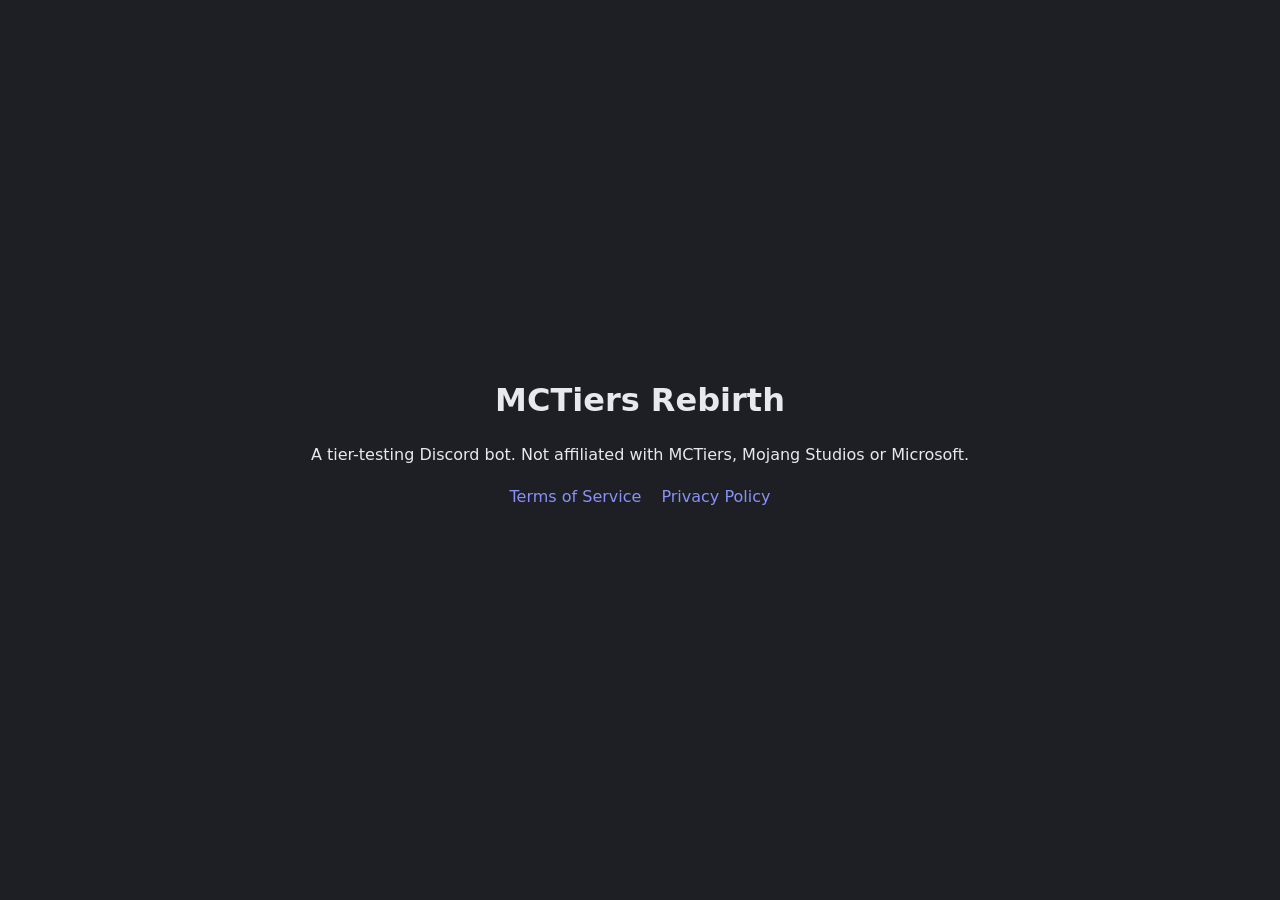
==== index.html @ 37cb1ecb "Add MCTiers Rebirth Terms of Service and Privacy Policy Co-Authored-By: Claude Opus 5.5 <noreply@ant" ====
<!DOCTYPE html>
<html lang="en">
<head>
  <meta charset="utf-8">
  <meta name="viewport" content="width=device-width, initial-scale=1">
  <title>MCTiers Rebirth</title>
  <style>
    body { margin: 0; min-height: 100vh; display: grid; place-items: center; background: #1e1f24; color: #e8e9ee; font: 16px/1.6 system-ui, "Segoe UI", sans-serif; }
    main { text-align: center; padding: 24px; }
    h1 { margin: 0 0 8px; }
    a { color: #8891f7; text-decoration: none; margin: 0 10px; }
    a:hover { text-decoration: underline; }
  </style>
</head>
<body>
  <main>
    <h1>MCTiers Rebirth</h1>
    <p>A tier-testing Discord bot. Not affiliated with MCTiers, Mojang Studios or Microsoft.</p>
    <p><a href="terms.html">Terms of Service</a><a href="privacy.html">Privacy Policy</a></p>
  </main>
</body>
</html>
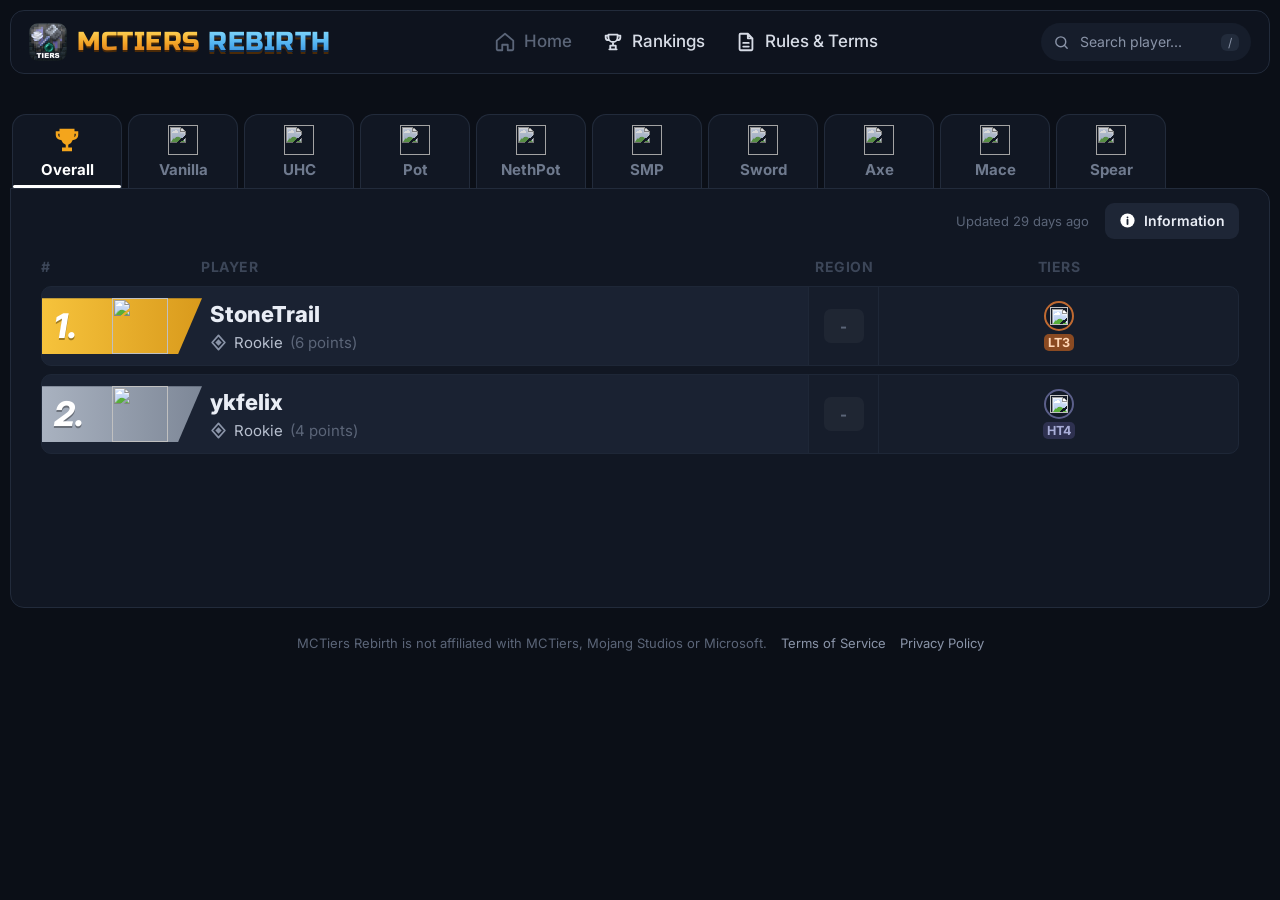
==== commit 1bcc4c4f: "Tier list website: overall ranking, 9 gamemode tabs, player search and profiles Co-Authored-By: Clau" ====
--- a/index.html
+++ b/index.html
@@ -4,19 +4,61 @@
   <meta charset="utf-8">
   <meta name="viewport" content="width=device-width, initial-scale=1">
   <title>MCTiers Rebirth</title>
-  <style>
-    body { margin: 0; min-height: 100vh; display: grid; place-items: center; background: #1e1f24; color: #e8e9ee; font: 16px/1.6 system-ui, "Segoe UI", sans-serif; }
-    main { text-align: center; padding: 24px; }
-    h1 { margin: 0 0 8px; }
-    a { color: #8891f7; text-decoration: none; margin: 0 10px; }
-    a:hover { text-decoration: underline; }
-  </style>
+  <meta name="description" content="MCTiers Rebirth tier list: rankings for every tested player.">
+  <link rel="icon" href="assets/logo.png">
+  <link rel="preconnect" href="https://fonts.googleapis.com">
+  <link rel="preconnect" href="https://fonts.gstatic.com" crossorigin>
+  <link href="https://fonts.googleapis.com/css2?family=Inter:wght@400;500;600;700;800&family=Russo+One&display=swap" rel="stylesheet">
+  <link rel="stylesheet" href="styles.css">
 </head>
 <body>
-  <main>
-    <h1>MCTiers Rebirth</h1>
-    <p>A tier-testing Discord bot. Not affiliated with MCTiers, Mojang Studios or Microsoft.</p>
-    <p><a href="terms.html">Terms of Service</a><a href="privacy.html">Privacy Policy</a></p>
-  </main>
+  <div class="page">
+    <header class="topbar">
+      <a class="brand" href="#overall" aria-label="MCTiers Rebirth home">
+        <img src="assets/logo.png" alt="" class="brand-logo">
+        <span class="brand-text">MCTIERS <span>REBIRTH</span></span>
+      </a>
+      <nav class="nav">
+        <a href="#overall" class="nav-link nav-home"><svg viewBox="0 0 24 24"><path d="M3 10.5 12 3l9 7.5V20a1 1 0 0 1-1 1h-5v-6h-6v6H4a1 1 0 0 1-1-1z"/></svg>Home</a>
+        <a href="#overall" class="nav-link"><svg viewBox="0 0 24 24"><path d="M7 4h10v3a5 5 0 0 1-10 0zM7 5H4v2a3 3 0 0 0 3 3M17 5h3v2a3 3 0 0 1-3 3M12 12v4M8 20h8M9 16h6v4H9z"/></svg>Rankings</a>
+        <a href="#" class="nav-link" id="discordLink" hidden target="_blank" rel="noopener"><svg viewBox="0 0 24 24"><path d="M8 5c-2 .4-3.4 1-4.6 2C2.2 10 2 13 2.2 16.4 3.8 17.6 5.4 18.4 7 19l1.2-2M16 5c2 .4 3.4 1 4.6 2 1.2 3 1.4 6 1.2 9.4-1.6 1.2-3.2 2-4.8 2.6l-1.2-2M6.5 16.5c3.5 1.6 7.5 1.6 11 0M9 12.5h.01M15 12.5h.01"/></svg>Discord</a>
+        <a href="terms.html" class="nav-link"><svg viewBox="0 0 24 24"><path d="M14 3H6a1 1 0 0 0-1 1v16a1 1 0 0 0 1 1h12a1 1 0 0 0 1-1V8zM14 3v5h5M9 13h6M9 17h6"/></svg>Rules &amp; Terms</a>
+      </nav>
+      <label class="search">
+        <svg viewBox="0 0 24 24"><circle cx="11" cy="11" r="7"/><path d="m20 20-4-4"/></svg>
+        <input id="search" type="search" placeholder="Search player..." autocomplete="off" spellcheck="false">
+        <kbd>/</kbd>
+        <ul class="search-results" id="searchResults" hidden></ul>
+      </label>
+    </header>
+
+    <main>
+      <div class="tabs" id="tabs" role="tablist"></div>
+      <section class="board">
+        <div class="board-top">
+          <span class="updated" id="updated"></span>
+          <button class="info-btn" id="infoBtn" type="button">
+            <svg viewBox="0 0 24 24"><circle cx="12" cy="12" r="10" class="fill"/><path d="M12 11v6M12 7.5v.01" class="cut"/></svg>
+            Information
+          </button>
+        </div>
+        <div id="view"></div>
+      </section>
+    </main>
+
+    <footer class="footer">
+      MCTiers Rebirth is not affiliated with MCTiers, Mojang Studios or Microsoft.
+      <a href="terms.html">Terms of Service</a> <a href="privacy.html">Privacy Policy</a>
+    </footer>
+  </div>
+
+  <div class="modal" id="modal" hidden>
+    <div class="modal-card" role="dialog" aria-modal="true">
+      <button class="modal-close" type="button" aria-label="Close">&times;</button>
+      <div id="modalBody"></div>
+    </div>
+  </div>
+
+  <script src="app.js"></script>
 </body>
 </html>
--- a/styles.css
+++ b/styles.css
@@ -0,0 +1,303 @@
+:root {
+  --bg: #0b0f17;
+  --panel: #111723;
+  --panel-2: #161d2b;
+  --row: #1a2232;
+  --row-hover: #1f2939;
+  --line: #222b3b;
+  --text: #e9edf5;
+  --muted: #8a94a8;
+  --dim: #5b6578;
+  --gold: #f4b62b;
+  --silver: #c3cad6;
+  --bronze: #c9743a;
+  --eu: #3fb35d;
+  --na: #e5484d;
+  --as: #a463e8;
+}
+
+* { box-sizing: border-box; }
+html { scrollbar-color: #2a3446 var(--bg); }
+body {
+  margin: 0;
+  background: var(--bg);
+  color: var(--text);
+  font: 15px/1.4 Inter, system-ui, "Segoe UI", sans-serif;
+  -webkit-font-smoothing: antialiased;
+}
+a { color: inherit; text-decoration: none; }
+button { font: inherit; color: inherit; cursor: pointer; }
+img.px, .px { image-rendering: pixelated; }
+svg { fill: none; stroke: currentColor; stroke-width: 2; stroke-linecap: round; stroke-linejoin: round; }
+
+.page { max-width: 1380px; margin: 0 auto; padding: 10px 10px 30px; }
+
+/* ---------- top bar ---------- */
+.topbar {
+  display: grid;
+  grid-template-columns: auto 1fr auto;
+  align-items: center;
+  gap: 20px;
+  padding: 12px 18px;
+  border: 1px solid var(--line);
+  border-radius: 14px;
+  background: rgba(17, 23, 35, .6);
+}
+.brand { display: flex; align-items: center; gap: 10px; }
+.brand-logo { width: 38px; height: 38px; border-radius: 9px; }
+.brand-text {
+  font: 26px/1 "Russo One", Inter, sans-serif;
+  letter-spacing: .5px;
+  background: linear-gradient(180deg, #ffd85a 0%, #f3a326 55%, #d9761b 100%);
+  -webkit-background-clip: text;
+  background-clip: text;
+  color: transparent;
+  filter: drop-shadow(0 2px 0 #4a2a08);
+  white-space: nowrap;
+}
+.brand-text span {
+  background: linear-gradient(180deg, #8fe3ff 0%, #4fb0f0 60%, #2f7fd0 100%);
+  -webkit-background-clip: text;
+  background-clip: text;
+  filter: drop-shadow(0 2px 0 #0d2c4f);
+}
+.nav { display: flex; justify-content: center; gap: 30px; }
+.nav-link { display: flex; align-items: center; gap: 8px; font-size: 17px; font-weight: 500; color: #d7dce6; }
+.nav-link svg { width: 22px; height: 22px; }
+.nav-link:hover { color: #fff; }
+.nav-link[hidden] { display: none; }
+.nav-home { color: var(--dim); }
+
+.search {
+  position: relative;
+  display: flex;
+  align-items: center;
+  gap: 8px;
+  width: 210px;
+  padding: 8px 12px;
+  border-radius: 999px;
+  background: var(--panel-2);
+  color: var(--muted);
+}
+.search svg { width: 17px; height: 17px; flex: none; }
+.search input { width: 100%; border: 0; outline: 0; background: transparent; color: var(--text); font: inherit; font-size: 14px; }
+.search input::placeholder { color: var(--muted); }
+.search input::-webkit-search-cancel-button { display: none; }
+.search kbd { font: 12px Inter, sans-serif; padding: 1px 7px; border-radius: 6px; background: #222b3b; color: var(--muted); }
+.search-results {
+  position: absolute; top: calc(100% + 8px); left: 0; right: 0; z-index: 20;
+  margin: 0; padding: 6px; list-style: none;
+  border: 1px solid var(--line); border-radius: 12px; background: var(--panel-2);
+  box-shadow: 0 12px 30px rgba(0,0,0,.45);
+}
+.search-results li { display: flex; align-items: center; gap: 10px; padding: 7px 8px; border-radius: 8px; color: var(--text); cursor: pointer; }
+.search-results li:hover, .search-results li.active { background: var(--row-hover); }
+.search-results img { width: 24px; height: 24px; border-radius: 4px; }
+.search-results .empty { color: var(--muted); cursor: default; }
+.search-results .empty:hover { background: none; }
+
+/* ---------- tabs ---------- */
+main { margin-top: 40px; }
+.tabs { display: flex; gap: 6px; padding-left: 2px; overflow-x: auto; scrollbar-width: none; }
+.tab {
+  flex: none;
+  width: 110px;
+  display: flex; flex-direction: column; align-items: center; gap: 4px;
+  padding: 10px 6px 8px;
+  border: 1px solid var(--line); border-bottom: 0;
+  border-radius: 14px 14px 0 0;
+  background: var(--panel);
+  color: #6f7a8e;
+  font-weight: 700; font-size: 15px;
+  position: relative;
+}
+.tab img { width: 30px; height: 30px; filter: saturate(.75) brightness(.85); }
+.tab:hover { color: #aab3c4; }
+.tab:hover img { filter: none; }
+.tab.active { color: #fff; }
+.tab.active img { filter: none; }
+.tab.active::after { content: ""; position: absolute; left: 0; right: 0; bottom: 0; height: 3px; background: #fff; border-radius: 2px; }
+
+/* ---------- board ---------- */
+.board {
+  border: 1px solid var(--line);
+  border-radius: 0 14px 14px 14px;
+  background: var(--panel);
+  padding: 14px 30px 30px;
+  min-height: 420px;
+}
+.board-top { display: flex; justify-content: flex-end; align-items: center; gap: 16px; margin-bottom: 18px; }
+.updated { color: var(--dim); font-size: 13px; }
+.info-btn {
+  display: flex; align-items: center; gap: 8px;
+  padding: 8px 14px; border: 0; border-radius: 9px;
+  background: #1e2636; font-weight: 600; font-size: 14px;
+}
+.info-btn:hover { background: #263043; }
+.info-btn svg { width: 17px; height: 17px; }
+.info-btn .fill { fill: #fff; stroke: none; }
+.info-btn .cut { stroke: #1e2636; stroke-width: 2.6; }
+
+/* ---------- overall ---------- */
+.overall-head {
+  display: grid; grid-template-columns: 160px 1fr 70px 360px; gap: 0;
+  padding: 0 0 10px; color: #3c4658; font-weight: 700; font-size: 14px; letter-spacing: .5px;
+}
+.overall-head span:nth-child(3), .overall-head span:nth-child(4) { text-align: center; }
+.overall-row {
+  display: grid; grid-template-columns: 160px 1fr 70px 360px;
+  align-items: stretch;
+  min-height: 80px; margin-bottom: 8px;
+  border: 1px solid #1e2737; border-radius: 10px;
+  background: var(--row);
+  cursor: pointer;
+  overflow: hidden;
+}
+.overall-row:hover { background: var(--row-hover); }
+.rank-cell { position: relative; height: 56px; align-self: center; margin-left: 0; }
+.rank-plate {
+  position: absolute; inset: 0 0 0 0; width: 160px;
+  clip-path: polygon(0 0, 100% 0, 85% 100%, 0 100%);
+  background: linear-gradient(90deg, #1c2536, #273247);
+}
+.rank-1 .rank-plate { background: linear-gradient(90deg, #f6c33c, #d99a1c); }
+.rank-2 .rank-plate { background: linear-gradient(90deg, #a9b2c0, #7d8797); }
+.rank-3 .rank-plate { background: linear-gradient(90deg, #d27a34, #a5561f); }
+.rank-num {
+  position: absolute; left: 12px; top: 50%; transform: translateY(-50%);
+  font: italic 800 34px/1 Inter, sans-serif; color: #fff;
+  text-shadow: 0 2px 0 rgba(0,0,0,.35);
+}
+.rank-skin { position: absolute; left: 70px; bottom: 0; height: 56px; width: 56px; object-fit: cover; object-position: top; }
+.name-cell { display: flex; flex-direction: column; justify-content: center; padding-left: 8px; min-width: 0; }
+.player-name { font-size: 22px; font-weight: 800; overflow: hidden; text-overflow: ellipsis; white-space: nowrap; }
+.player-title { display: flex; align-items: center; gap: 7px; color: #b8c0cf; font-size: 15px; margin-top: 2px; }
+.player-title small { color: var(--dim); font-size: 15px; }
+.title-icon { width: 17px; height: 17px; flex: none; }
+.region-cell { display: grid; place-items: center; background: rgba(0,0,0,.14); border-left: 1px solid #1e2737; }
+.region {
+  display: inline-grid; place-items: center;
+  min-width: 40px; height: 34px; padding: 0 6px; border-radius: 7px;
+  font-weight: 800; font-size: 15px;
+}
+.region-eu { color: var(--eu); background: rgba(63, 179, 93, .14); }
+.region-nasa { color: var(--na); background: rgba(229, 72, 77, .16); }
+.region-asau { color: var(--as); background: rgba(164, 99, 232, .16); }
+.region-none { color: var(--dim); background: rgba(255,255,255,.04); }
+.tiers-cell {
+  display: flex; align-items: center; justify-content: center; flex-wrap: wrap; gap: 6px;
+  padding: 6px 10px; background: rgba(0,0,0,.14); border-left: 1px solid #1e2737;
+}
+.tier-badge { display: flex; flex-direction: column; align-items: center; gap: 3px; width: 36px; }
+.tier-ring {
+  width: 30px; height: 30px; border-radius: 50%;
+  display: grid; place-items: center;
+  background: #121926; border: 2px solid #3a4558;
+}
+.tier-ring img { width: 18px; height: 18px; }
+.tier-label { font-size: 12.5px; font-weight: 700; padding: 0 4px; border-radius: 5px; line-height: 17px; }
+.t1 .tier-ring { border-color: #e9b23a; }
+.t1 .tier-label { color: #f7cf6b; background: #3d3216; }
+.t2 .tier-ring { border-color: #a3acba; }
+.t2 .tier-label { color: #dde3ec; background: #353c48; }
+.t3 .tier-ring { border-color: #c06a31; }
+.t3 .tier-label { color: #ffd6b5; background: #8a4a22; }
+.t4 .tier-ring { border-color: #5b5f8a; }
+.t4 .tier-label { color: #a9aed8; background: #2e3150; }
+.t5 .tier-ring { border-color: #4a5366; }
+.t5 .tier-label { color: #9aa3b4; background: #262d3b; }
+.tier-badge.retired { opacity: .55; }
+
+.empty-state { text-align: center; color: var(--muted); padding: 70px 10px; font-size: 16px; }
+
+/* ---------- gamemode columns ---------- */
+.columns { display: grid; grid-template-columns: repeat(5, 1fr); gap: 8px; padding: 0 2px; }
+.col { min-width: 0; }
+.col-head {
+  display: flex; align-items: center; justify-content: center; gap: 10px;
+  height: 56px; border-radius: 10px 10px 0 0;
+  font-size: 26px; font-weight: 800;
+  background: #1a2130; color: #dfe4ec;
+}
+.col-head svg { width: 28px; height: 28px; fill: currentColor; stroke: none; }
+.col-1 .col-head { background: linear-gradient(180deg, #5a4416, #463412); color: #f6b72e; }
+.col-1 .col-head span { color: #f6c858; }
+.col-2 .col-head { background: linear-gradient(180deg, #3a414d, #30363f); color: #b9c1cd; }
+.col-2 .col-head span { color: #d4d9e1; }
+.col-3 .col-head { background: linear-gradient(180deg, #5a3017, #4a2812); color: #e48a46; }
+.col-3 .col-head span { color: #f0a066; }
+.col-list { list-style: none; margin: 0; padding: 0; }
+.col-item {
+  display: flex; align-items: center; gap: 10px;
+  height: 38px; padding: 0 10px 0 8px; margin-top: 2px;
+  background: #1c2433;
+  border-left: 3px solid #3a4456;
+  cursor: pointer;
+}
+.col-item:hover { background: #243046; }
+.col-item.r-eu { border-left-color: var(--eu); }
+.col-item.r-nasa { border-left-color: var(--na); }
+.col-item.r-asau { border-left-color: var(--as); }
+.col-item img { width: 24px; height: 24px; border-radius: 3px; flex: none; }
+.col-item .n { flex: 1; min-width: 0; overflow: hidden; text-overflow: ellipsis; white-space: nowrap; font-weight: 500; }
+.col-item .chev { width: 18px; height: 18px; color: #6d788c; flex: none; }
+.col-item.ht .chev { color: #8f9bb0; }
+.col-item.retired .n { color: var(--muted); font-style: italic; }
+.col-empty { padding: 14px; color: var(--dim); text-align: center; font-size: 14px; background: #161d2a; margin-top: 2px; }
+
+/* ---------- modal ---------- */
+.modal { position: fixed; inset: 0; z-index: 50; display: grid; place-items: center; padding: 20px; background: rgba(4, 7, 12, .72); backdrop-filter: blur(3px); }
+.modal[hidden] { display: none; }
+.modal-card {
+  position: relative; width: min(520px, 100%); max-height: 90vh; overflow: auto;
+  padding: 26px; border: 1px solid var(--line); border-radius: 16px; background: var(--panel);
+  box-shadow: 0 20px 60px rgba(0,0,0,.5);
+}
+.modal-close { position: absolute; top: 10px; right: 14px; border: 0; background: none; font-size: 28px; color: var(--muted); }
+.modal-close:hover { color: #fff; }
+.profile { text-align: center; }
+.profile-skin { height: 170px; }
+.profile h2 { margin: 8px 0 4px; font-size: 26px; }
+.profile .player-title { justify-content: center; }
+.profile .meta { display: flex; justify-content: center; gap: 10px; margin: 12px 0 18px; }
+.profile .pos { padding: 6px 12px; border-radius: 8px; background: #1e2636; font-weight: 700; }
+.profile-tiers { display: grid; grid-template-columns: repeat(auto-fill, minmax(84px, 1fr)); gap: 10px; text-align: center; }
+.profile-tier { padding: 10px 4px; border-radius: 10px; background: #182030; }
+.profile-tier .tier-badge { width: auto; }
+.profile-tier .gm { color: var(--muted); font-size: 12.5px; margin-top: 4px; }
+.profile-tier .peak { color: var(--dim); font-size: 11.5px; }
+.info h2 { margin: 0 0 12px; }
+.info p { color: #c3cad6; margin: 0 0 12px; }
+.info table { width: 100%; border-collapse: collapse; margin: 6px 0 14px; font-size: 14px; }
+.info td, .info th { padding: 6px 8px; border-bottom: 1px solid var(--line); text-align: left; }
+.info th { color: var(--muted); font-weight: 600; }
+
+.footer { margin-top: 26px; text-align: center; color: var(--dim); font-size: 13px; }
+.footer a { color: var(--muted); margin-left: 10px; }
+.footer a:hover { color: #fff; }
+
+/* ---------- smaller screens ---------- */
+@media (max-width: 1100px) {
+  .overall-head, .overall-row { grid-template-columns: 130px 1fr 64px 250px; }
+  .rank-plate { width: 130px; }
+  .rank-skin { left: 56px; }
+  .columns { grid-template-columns: repeat(3, 1fr); }
+  .nav { gap: 18px; }
+}
+@media (max-width: 820px) {
+  .topbar { grid-template-columns: 1fr auto; }
+  .nav { display: none; }
+  .board { padding: 12px; border-radius: 0 0 14px 14px; }
+  .overall-head { display: none; }
+  .overall-row { grid-template-columns: 96px 1fr 58px; grid-template-rows: auto auto; }
+  .tiers-cell { grid-column: 1 / -1; border-left: 0; border-top: 1px solid #1e2737; justify-content: flex-start; }
+  .rank-plate { width: 96px; }
+  .rank-num { font-size: 26px; left: 8px; }
+  .rank-skin { left: 44px; width: 48px; }
+  .player-name { font-size: 18px; }
+  .player-title, .player-title small { font-size: 13px; }
+  .columns { grid-template-columns: 1fr; }
+  .tab { width: 88px; font-size: 13px; }
+  .search { width: 160px; }
+  .brand-text { font-size: 20px; }
+}
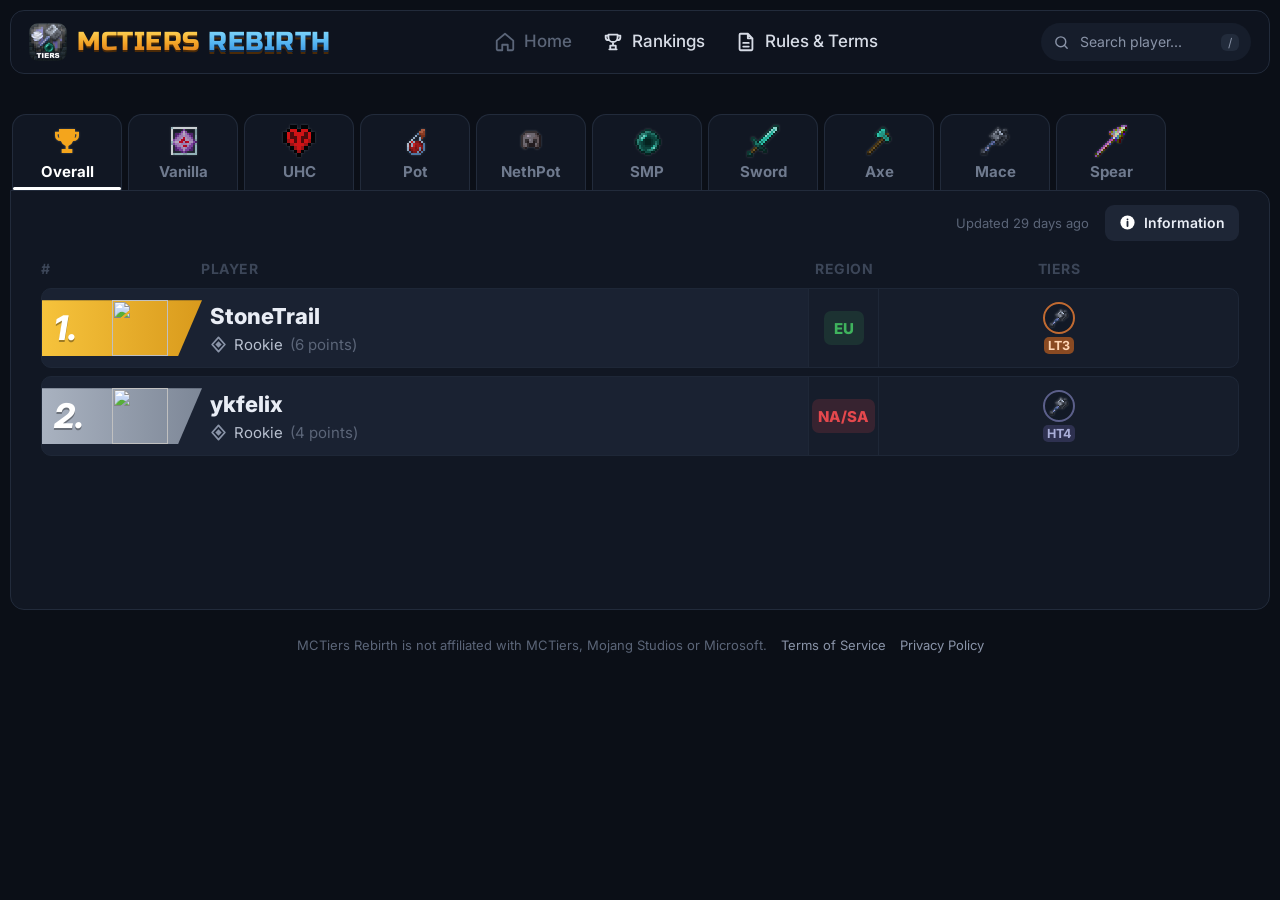
==== commit 09db1ca6: "Version the icon, script and stylesheet links so browsers drop the old cached icons Co-Authored-By: " ====
--- a/index.html
+++ b/index.html
@@ -9,7 +9,7 @@
   <link rel="preconnect" href="https://fonts.googleapis.com">
   <link rel="preconnect" href="https://fonts.gstatic.com" crossorigin>
   <link href="https://fonts.googleapis.com/css2?family=Inter:wght@400;500;600;700;800&family=Russo+One&display=swap" rel="stylesheet">
-  <link rel="stylesheet" href="styles.css">
+  <link rel="stylesheet" href="styles.css?v=3">
 </head>
 <body>
   <div class="page">
@@ -59,6 +59,6 @@
     </div>
   </div>
 
-  <script src="app.js"></script>
+  <script src="app.js?v=3"></script>
 </body>
 </html>
--- a/styles.css
+++ b/styles.css
@@ -13,7 +13,7 @@
   --bronze: #c9743a;
   --eu: #3fb35d;
   --na: #e5484d;
-  --as: #a463e8;
+  --as: #d5ad80;
 }
 
 * { box-sizing: border-box; }
@@ -111,11 +111,11 @@
   font-weight: 700; font-size: 15px;
   position: relative;
 }
-.tab img { width: 30px; height: 30px; filter: saturate(.75) brightness(.85); }
+.tab img { width: 32px; height: 32px; opacity: .8; image-rendering: pixelated; filter: drop-shadow(0 0 1px rgba(255,255,255,.25)); }
+.tab img[src$=".svg"] { image-rendering: auto; }
+.tab.active img, .tab:hover img { opacity: 1; }
 .tab:hover { color: #aab3c4; }
-.tab:hover img { filter: none; }
 .tab.active { color: #fff; }
-.tab.active img { filter: none; }
 .tab.active::after { content: ""; position: absolute; left: 0; right: 0; bottom: 0; height: 3px; background: #fff; border-radius: 2px; }
 
 /* ---------- board ---------- */
@@ -182,7 +182,7 @@
 }
 .region-eu { color: var(--eu); background: rgba(63, 179, 93, .14); }
 .region-nasa { color: var(--na); background: rgba(229, 72, 77, .16); }
-.region-asau { color: var(--as); background: rgba(164, 99, 232, .16); }
+.region-asau { color: var(--as); background: rgba(213, 173, 128, .15); }
 .region-none { color: var(--dim); background: rgba(255,255,255,.04); }
 .tiers-cell {
   display: flex; align-items: center; justify-content: center; flex-wrap: wrap; gap: 6px;
@@ -190,11 +190,12 @@
 }
 .tier-badge { display: flex; flex-direction: column; align-items: center; gap: 3px; width: 36px; }
 .tier-ring {
-  width: 30px; height: 30px; border-radius: 50%;
+  width: 32px; height: 32px; border-radius: 50%;
   display: grid; place-items: center;
   background: #121926; border: 2px solid #3a4558;
 }
-.tier-ring img { width: 18px; height: 18px; }
+.tier-ring img { width: 20px; height: 20px; }
+.tier-ring img[src$=".svg"] { image-rendering: auto; }
 .tier-label { font-size: 12.5px; font-weight: 700; padding: 0 4px; border-radius: 5px; line-height: 17px; }
 .t1 .tier-ring { border-color: #e9b23a; }
 .t1 .tier-label { color: #f7cf6b; background: #3d3216; }
@@ -235,13 +236,18 @@
   cursor: pointer;
 }
 .col-item:hover { background: #243046; }
+/* High tier rows are lighter with a bright double arrow; low tier rows sit back. */
+.col-item.ht { background: #273246; }
+.col-item.ht:hover { background: #2e3a51; }
+.col-item.lt { background: #171e2b; }
+.col-item.lt:hover { background: #1e2737; }
 .col-item.r-eu { border-left-color: var(--eu); }
 .col-item.r-nasa { border-left-color: var(--na); }
 .col-item.r-asau { border-left-color: var(--as); }
 .col-item img { width: 24px; height: 24px; border-radius: 3px; flex: none; }
 .col-item .n { flex: 1; min-width: 0; overflow: hidden; text-overflow: ellipsis; white-space: nowrap; font-weight: 500; }
-.col-item .chev { width: 18px; height: 18px; color: #6d788c; flex: none; }
-.col-item.ht .chev { color: #8f9bb0; }
+.col-item .chev { width: 18px; height: 18px; color: #3a4558; flex: none; }
+.col-item.ht .chev { color: #7d8fae; }
 .col-item.retired .n { color: var(--muted); font-style: italic; }
 .col-empty { padding: 14px; color: var(--dim); text-align: center; font-size: 14px; background: #161d2a; margin-top: 2px; }
 
@@ -255,17 +261,59 @@
 }
 .modal-close { position: absolute; top: 10px; right: 14px; border: 0; background: none; font-size: 28px; color: var(--muted); }
 .modal-close:hover { color: #fff; }
-.profile { text-align: center; }
-.profile-skin { height: 170px; }
-.profile h2 { margin: 8px 0 4px; font-size: 26px; }
-.profile .player-title { justify-content: center; }
-.profile .meta { display: flex; justify-content: center; gap: 10px; margin: 12px 0 18px; }
-.profile .pos { padding: 6px 12px; border-radius: 8px; background: #1e2636; font-weight: 700; }
-.profile-tiers { display: grid; grid-template-columns: repeat(auto-fill, minmax(84px, 1fr)); gap: 10px; text-align: center; }
-.profile-tier { padding: 10px 4px; border-radius: 10px; background: #182030; }
-.profile-tier .tier-badge { width: auto; }
-.profile-tier .gm { color: var(--muted); font-size: 12.5px; margin-top: 4px; }
-.profile-tier .peak { color: var(--dim); font-size: 11.5px; }
+.modal-card:has(.profile) { width: min(460px, 100%); padding: 20px 18px 18px; }
+.modal-close {
+  top: 12px; right: 12px; width: 44px; height: 44px; border-radius: 50%;
+  display: grid; place-items: center; background: #1e2636; color: #c9d0dc; font-size: 30px; line-height: 1;
+}
+.modal-close:hover { background: #283246; }
+.profile { display: flex; flex-direction: column; align-items: center; }
+.profile-avatar {
+  width: 112px; height: 112px; margin-top: 8px; border-radius: 50%; overflow: hidden;
+  border: 3px solid #4a5468; background: #2a3243;
+  display: flex; justify-content: center; align-items: flex-start;
+}
+.profile-avatar img { width: 100px; margin-top: 6px; }
+.ring-gold { border-color: #e9b23a; }
+.ring-silver { border-color: #b3bcc9; }
+.ring-bronze { border-color: #c06a31; }
+.profile h2 { margin: 8px 0 10px; font-size: 26px; font-weight: 800; color: #dfe4ec; }
+.title-pill {
+  display: inline-flex; align-items: center; gap: 8px; padding: 6px 14px 6px 10px; border-radius: 999px;
+  background: color-mix(in srgb, var(--c) 22%, #1a1f2a); color: color-mix(in srgb, var(--c) 70%, #fff); font-weight: 600; font-size: 16px;
+}
+.title-pill .title-icon { width: 22px; height: 22px; }
+.region-name { margin: 12px 0 10px; color: #2f394b; font-weight: 700; font-size: 17px; }
+.namemc {
+  display: inline-flex; align-items: center; gap: 8px; padding: 6px 10px; border-radius: 9px;
+  background: #1e2636; color: #9aa4b6; font-size: 13.5px;
+}
+.namemc:hover { background: #263043; color: #fff; }
+.namemc-logo { width: 18px; height: 18px; border-radius: 4px; background: #fff; color: #000; display: grid; place-items: center; font: 800 13px/1 Inter, sans-serif; }
+.namemc svg { width: 12px; height: 12px; }
+.profile h3 { align-self: flex-start; margin: 22px 0 6px; font-weight: 500; font-size: 19px; color: #c3cad6; letter-spacing: .3px; }
+.position {
+  width: 100%; height: 46px; display: flex; align-items: center; gap: 8px;
+  border: 1px solid #2a3344; border-radius: 9px; background: #151b27; overflow: hidden;
+}
+.position-plate {
+  height: 100%; width: 96px; flex: none; position: relative;
+  clip-path: polygon(0 0, 100% 0, 80% 100%, 0 100%);
+  background: linear-gradient(90deg, #2a3446, #344057);
+}
+.position.rank-1 .position-plate { background: linear-gradient(90deg, #f6c33c, #d99a1c); }
+.position.rank-2 .position-plate { background: linear-gradient(90deg, #a9b2c0, #7d8797); }
+.position.rank-3 .position-plate { background: linear-gradient(90deg, #d27a34, #a5561f); }
+.position-plate span { position: absolute; left: 12px; top: 50%; transform: translateY(-50%); font: italic 800 30px/1 Inter, sans-serif; color: #fff; text-shadow: 0 2px 0 rgba(0,0,0,.35); }
+.position-trophy { width: 22px; height: 22px; }
+.position b { font-size: 19px; font-weight: 800; }
+.position small { color: #9aa4b6; font-size: 17px; }
+.profile-tiers {
+  width: 100%; display: flex; flex-wrap: wrap; gap: 6px; padding: 8px 10px;
+  border: 1px solid #2a3344; border-radius: 9px; background: #151b27;
+}
+.profile-tiers .tier-badge { width: 38px; }
+.profile-tiers .none { color: var(--muted); padding: 6px; }
 .info h2 { margin: 0 0 12px; }
 .info p { color: #c3cad6; margin: 0 0 12px; }
 .info table { width: 100%; border-collapse: collapse; margin: 6px 0 14px; font-size: 14px; }
@@ -301,3 +349,6 @@
   .search { width: 160px; }
   .brand-text { font-size: 20px; }
 }
+
+.tier-ring img { filter: drop-shadow(0 0 1px rgba(255,255,255,.25)); }
+img[src*="nethpot.png"] { filter: brightness(1.7) drop-shadow(0 0 1px rgba(255,255,255,.3)); }
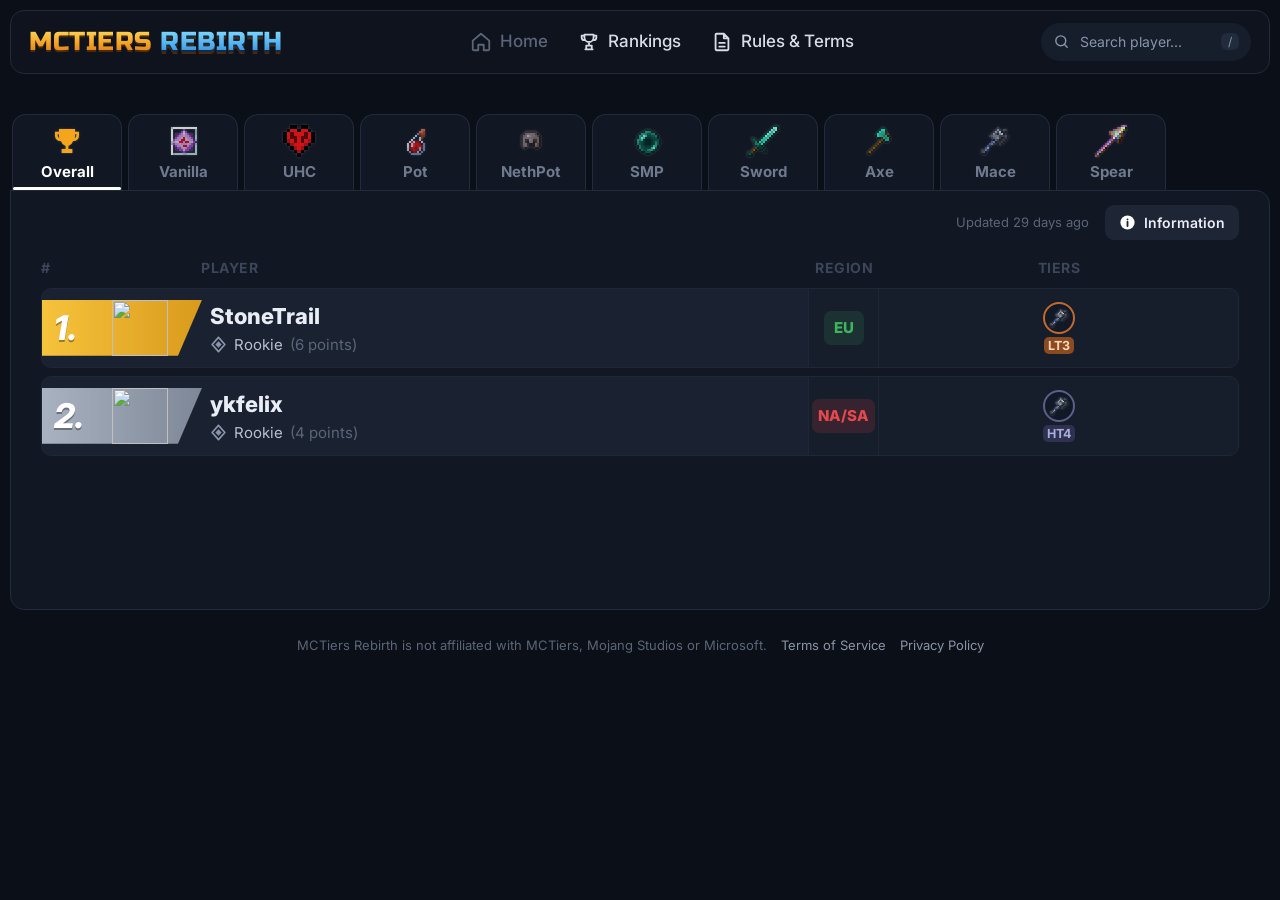
==== commit 4268f0e5: "Remove the logo image from the header Co-Authored-By: Claude Opus 5.5 <noreply@anthropic.com>" ====
--- a/index.html
+++ b/index.html
@@ -9,13 +9,12 @@
   <link rel="preconnect" href="https://fonts.googleapis.com">
   <link rel="preconnect" href="https://fonts.gstatic.com" crossorigin>
   <link href="https://fonts.googleapis.com/css2?family=Inter:wght@400;500;600;700;800&family=Russo+One&display=swap" rel="stylesheet">
-  <link rel="stylesheet" href="styles.css?v=3">
+  <link rel="stylesheet" href="styles.css?v=4">
 </head>
 <body>
   <div class="page">
     <header class="topbar">
       <a class="brand" href="#overall" aria-label="MCTiers Rebirth home">
-        <img src="assets/logo.png" alt="" class="brand-logo">
         <span class="brand-text">MCTIERS <span>REBIRTH</span></span>
       </a>
       <nav class="nav">
@@ -59,6 +58,6 @@
     </div>
   </div>
 
-  <script src="app.js?v=3"></script>
+  <script src="app.js?v=4"></script>
 </body>
 </html>
--- a/styles.css
+++ b/styles.css
@@ -44,7 +44,6 @@
   background: rgba(17, 23, 35, .6);
 }
 .brand { display: flex; align-items: center; gap: 10px; }
-.brand-logo { width: 38px; height: 38px; border-radius: 9px; }
 .brand-text {
   font: 26px/1 "Russo One", Inter, sans-serif;
   letter-spacing: .5px;
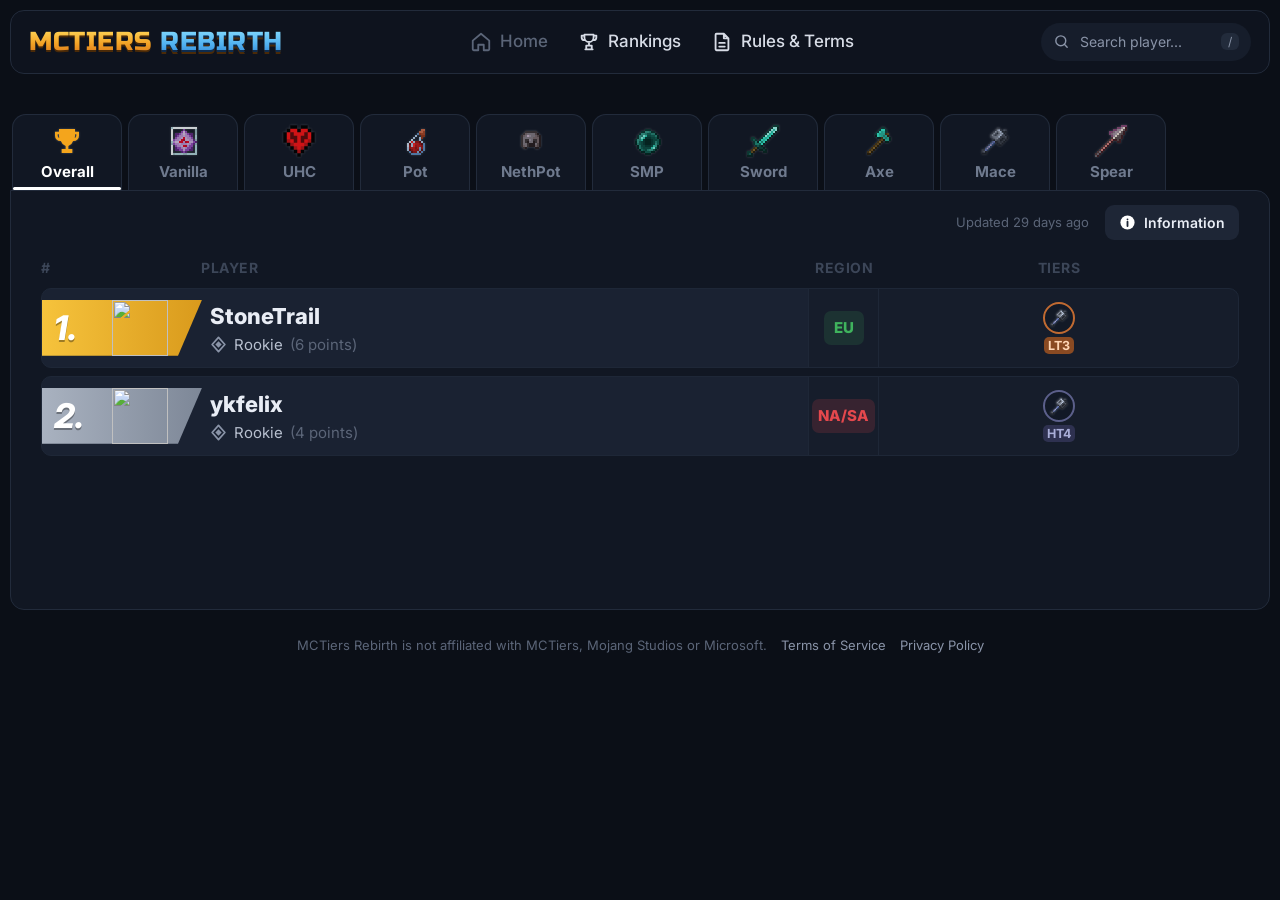
==== commit e7f66657: "Mace and spear icons scaled from the provided pictures without resampling to a grid Co-Authored-By: " ====
--- a/index.html
+++ b/index.html
@@ -9,7 +9,7 @@
   <link rel="preconnect" href="https://fonts.googleapis.com">
   <link rel="preconnect" href="https://fonts.gstatic.com" crossorigin>
   <link href="https://fonts.googleapis.com/css2?family=Inter:wght@400;500;600;700;800&family=Russo+One&display=swap" rel="stylesheet">
-  <link rel="stylesheet" href="styles.css?v=4">
+  <link rel="stylesheet" href="styles.css?v=5">
 </head>
 <body>
   <div class="page">
@@ -58,6 +58,6 @@
     </div>
   </div>
 
-  <script src="app.js?v=4"></script>
+  <script src="app.js?v=5"></script>
 </body>
 </html>
--- a/styles.css
+++ b/styles.css
@@ -110,7 +110,7 @@
   font-weight: 700; font-size: 15px;
   position: relative;
 }
-.tab img { width: 32px; height: 32px; opacity: .8; image-rendering: pixelated; filter: drop-shadow(0 0 1px rgba(255,255,255,.25)); }
+.tab img { width: 32px; height: 32px; opacity: .8; filter: drop-shadow(0 0 1px rgba(255,255,255,.25)); }
 .tab img[src$=".svg"] { image-rendering: auto; }
 .tab.active img, .tab:hover img { opacity: 1; }
 .tab:hover { color: #aab3c4; }
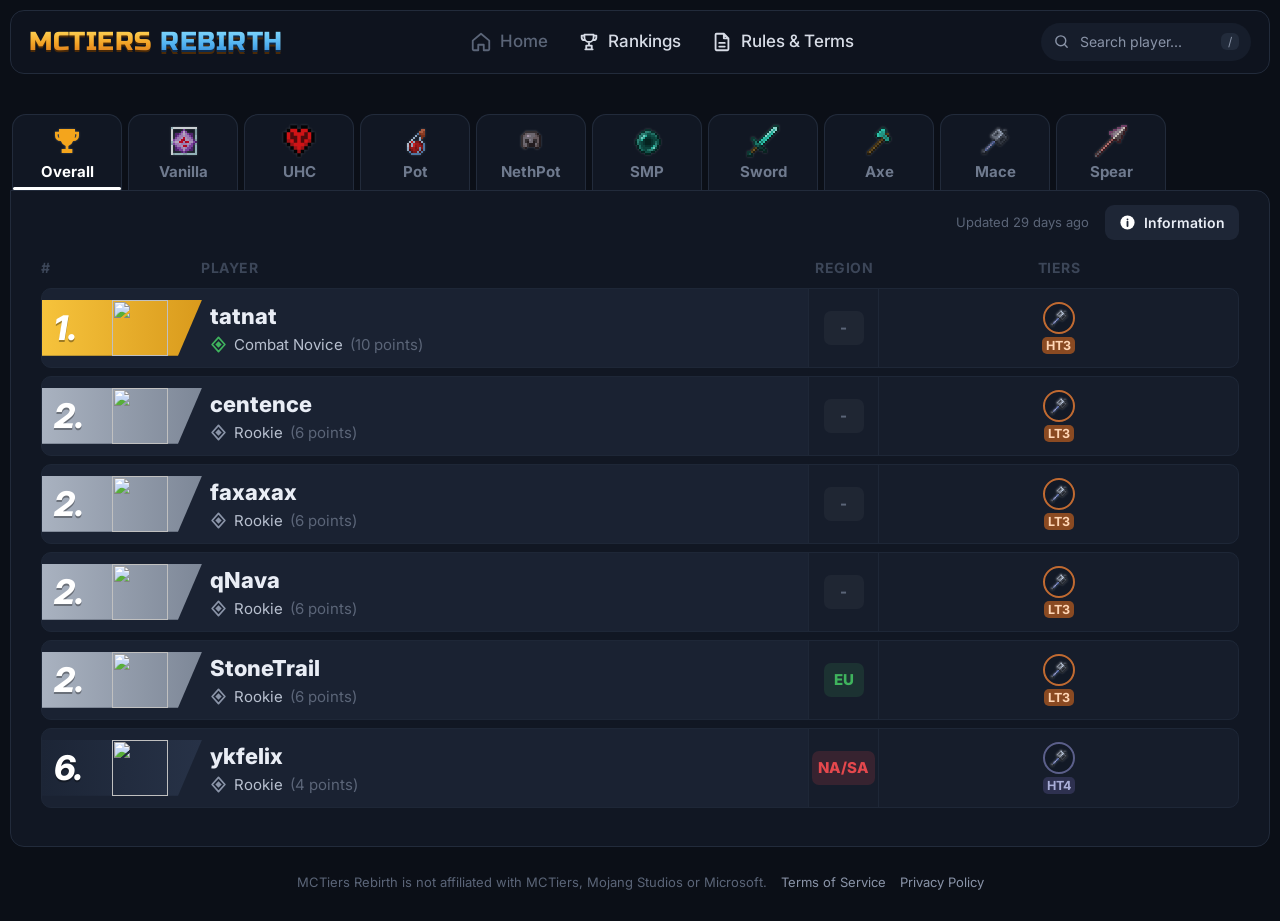
==== commit ce09b73c: "Retired tiers shown as RHT2 / RLT3 in the retired colour Co-Authored-By: Claude Opus 5.5 <noreply@an" ====
--- a/index.html
+++ b/index.html
@@ -9,7 +9,7 @@
   <link rel="preconnect" href="https://fonts.googleapis.com">
   <link rel="preconnect" href="https://fonts.gstatic.com" crossorigin>
   <link href="https://fonts.googleapis.com/css2?family=Inter:wght@400;500;600;700;800&family=Russo+One&display=swap" rel="stylesheet">
-  <link rel="stylesheet" href="styles.css?v=5">
+  <link rel="stylesheet" href="styles.css?v=6">
 </head>
 <body>
   <div class="page">
@@ -58,6 +58,6 @@
     </div>
   </div>
 
-  <script src="app.js?v=5"></script>
+  <script src="app.js?v=6"></script>
 </body>
 </html>
--- a/styles.css
+++ b/styles.css
@@ -206,7 +206,8 @@
 .t4 .tier-label { color: #a9aed8; background: #2e3150; }
 .t5 .tier-ring { border-color: #4a5366; }
 .t5 .tier-label { color: #9aa3b4; background: #262d3b; }
-.tier-badge.retired { opacity: .55; }
+.tier-badge.retired .tier-ring { border-color: #a2d6ff; }
+.tier-badge.retired .tier-label { color: #a2d6ff; background: #1d3445; }
 
 .empty-state { text-align: center; color: var(--muted); padding: 70px 10px; font-size: 16px; }
 
